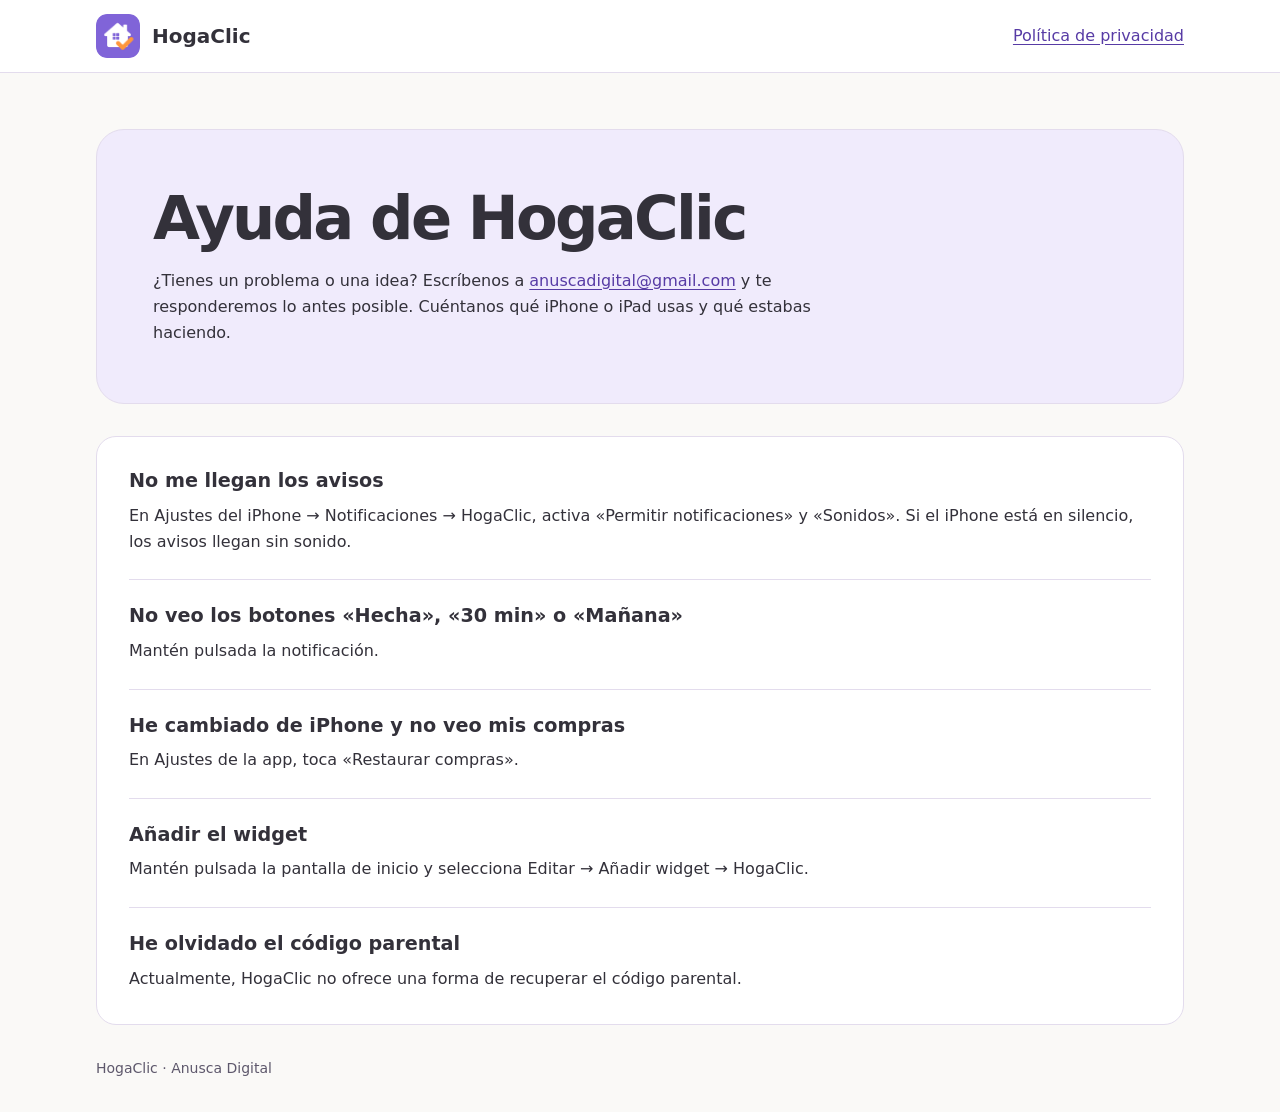
==== soporte.html @ 4ca5d951 "Publicar la página de soporte de HogaClic" ====
<!doctype html>
<html lang="es">
<head>
  <meta charset="utf-8">
  <meta name="viewport" content="width=device-width, initial-scale=1">
  <title>Ayuda de HogaClic</title>
  <link rel="icon" href="icono.png" type="image/png">
  <link rel="stylesheet" href="estilos.css">
</head>
<body>
  <header class="bar">
    <div class="wrap bar-content">
      <div class="brand"><img src="icono.png" width="44" height="44" alt=""> HogaClic</div>
      <a href="./">Política de privacidad</a>
    </div>
  </header>
  <main class="wrap">
    <div class="hero">
      <h1>Ayuda de HogaClic</h1>
      <p>¿Tienes un problema o una idea? Escríbenos a <a href="mailto:anuscadigital@gmail.com">anuscadigital@gmail.com</a> y te responderemos lo antes posible. Cuéntanos qué iPhone o iPad usas y qué estabas haciendo.</p>
    </div>
    <article aria-label="Preguntas frecuentes">
      <section>
        <h2>No me llegan los avisos</h2>
        <p>En Ajustes del iPhone → Notificaciones → HogaClic, activa «Permitir notificaciones» y «Sonidos». Si el iPhone está en silencio, los avisos llegan sin sonido.</p>
      </section>
      <section>
        <h2>No veo los botones «Hecha», «30 min» o «Mañana»</h2>
        <p>Mantén pulsada la notificación.</p>
      </section>
      <section>
        <h2>He cambiado de iPhone y no veo mis compras</h2>
        <p>En Ajustes de la app, toca «Restaurar compras».</p>
      </section>
      <section>
        <h2>Añadir el widget</h2>
        <p>Mantén pulsada la pantalla de inicio y selecciona Editar → Añadir widget → HogaClic.</p>
      </section>
      <section>
        <h2>He olvidado el código parental</h2>
        <p>Actualmente, HogaClic no ofrece una forma de recuperar el código parental.</p>
      </section>
    </article>
  </main>
  <footer class="wrap">HogaClic · Anusca Digital</footer>
</body>
</html>
---- estilos.css ----
:root {
  color-scheme: light dark;
  --background: #faf9f7;
  --surface: #fff;
  --hero: #f0ebfc;
  --text: #33313a;
  --muted: #5e586c;
  --link: #573ba5;
  --border: #e3dced;
  font: 100% / 1.65 system-ui, sans-serif;
}
@media (prefers-color-scheme: dark) {
  :root {
    --background: #181620;
    --surface: #211e2a;
    --hero: #2b2340;
    --text: #eceaf1;
    --muted: #c6bfd2;
    --link: #cfbcff;
    --border: #433854;
  }
}
* { box-sizing: border-box; }
body { margin: 0; background: var(--background); color: var(--text); }
a { color: var(--link); text-underline-offset: .17em; overflow-wrap: anywhere; }
a:focus-visible { outline: 2px solid var(--link); outline-offset: 4px; }
.wrap { width: min(68rem, calc(100% - 2rem)); margin-inline: auto; }
.bar { background: var(--surface); border-bottom: 1px solid var(--border); }
.bar-content { min-height: 4.5rem; display: flex; align-items: center; justify-content: space-between; gap: 1rem; }
.brand { display: flex; align-items: center; gap: .75rem; font-size: 1.25rem; font-weight: 750; }
.brand img { border-radius: .7rem; }
.language { border: 1px solid var(--border); padding: .4rem .85rem; border-radius: 2rem; font-weight: 650; }
.hero { margin-block: clamp(1.5rem, 5vw, 3.5rem) 2rem; padding: clamp(1.25rem, 5vw, 3.5rem); background: var(--hero); border: 1px solid var(--border); border-radius: 1.75rem; }
h1 { margin: 0; font-size: clamp(2rem, 5.5vw, 3.8rem); line-height: 1.08; letter-spacing: -.045em; text-wrap: balance; }
.hero p { max-width: 65ch; margin-bottom: 0; }
.date, footer { color: var(--muted); font-size: .875rem; }
.layout { display: grid; grid-template-columns: minmax(0, 15.5rem) minmax(0, 1fr); gap: 1.5rem; align-items: start; }
nav, article { background: var(--surface); border: 1px solid var(--border); border-radius: 1.25rem; padding: clamp(1rem, 3.3vw, 2rem); }
nav h2 { font-size: 1rem; }
nav ol { padding-inline-start: 1.35rem; margin-bottom: 0; }
nav li + li { margin-top: .35rem; }
h2 { font-size: 1.2rem; line-height: 1.3; margin: 0; }
section { scroll-margin-top: 1rem; }
section + section { margin-top: 1.5rem; padding-top: 1.5rem; border-top: 1px solid var(--border); }
section p { margin: .55rem 0 0; }
footer { padding-block: 2rem; }
@media (max-width: 48rem) {
  .layout { grid-template-columns: minmax(0, 1fr); }
}
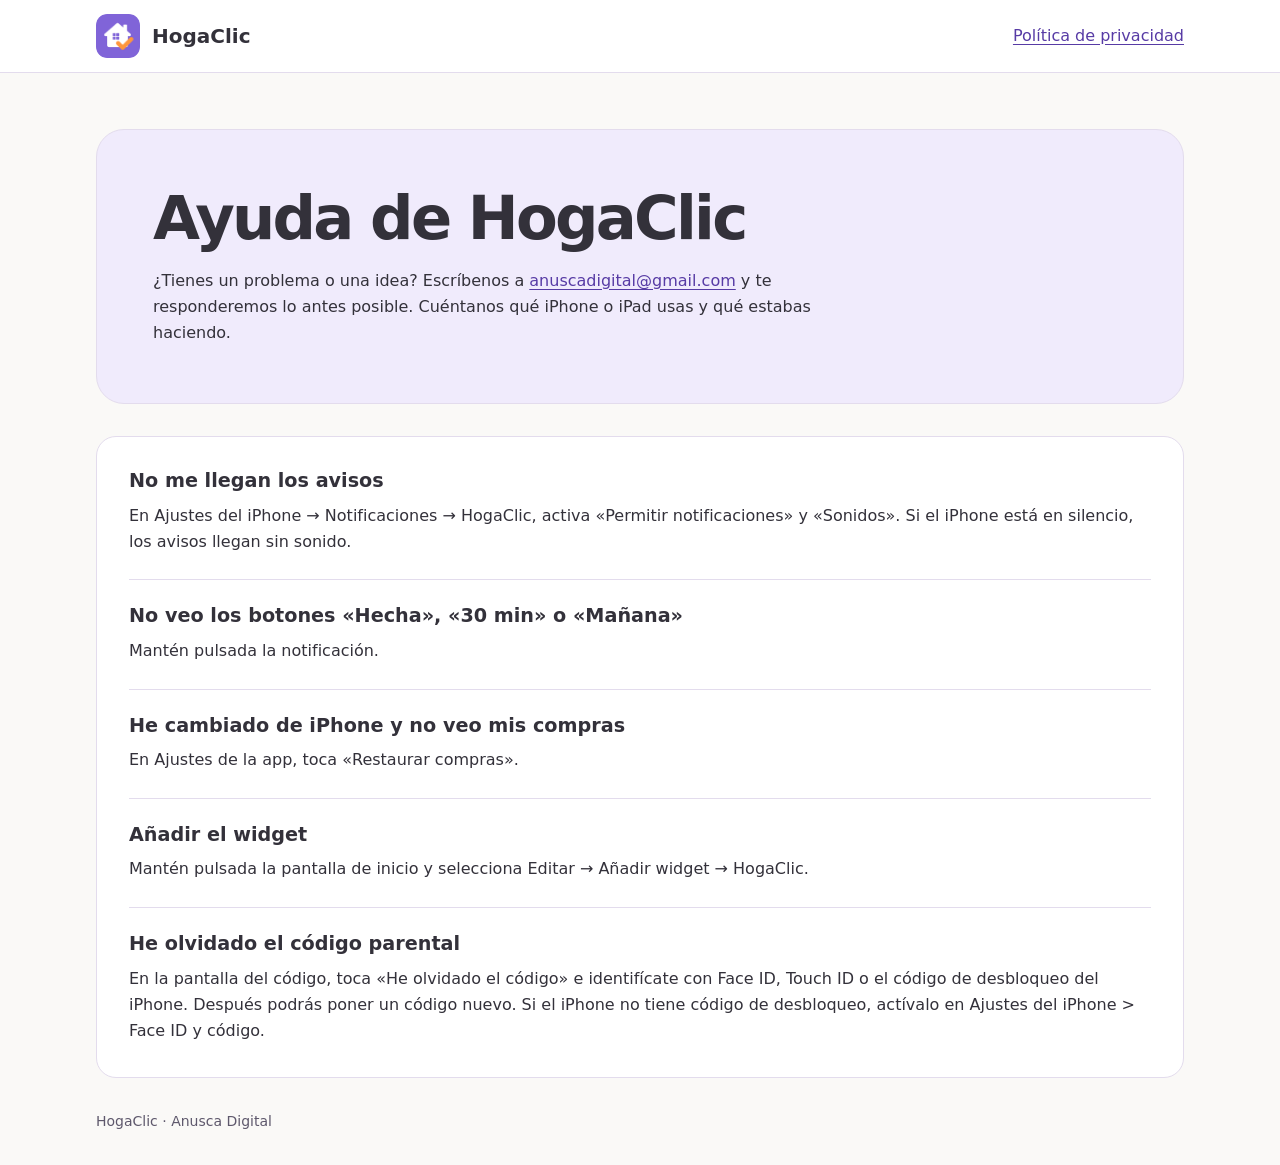
==== commit 28b219e0: "Actualizar la ayuda para recuperar el código parental" ====
--- a/soporte.html
+++ b/soporte.html
@@ -38,7 +38,7 @@
       </section>
       <section>
         <h2>He olvidado el código parental</h2>
-        <p>Actualmente, HogaClic no ofrece una forma de recuperar el código parental.</p>
+        <p>En la pantalla del código, toca «He olvidado el código» e identifícate con Face ID, Touch ID o el código de desbloqueo del iPhone. Después podrás poner un código nuevo. Si el iPhone no tiene código de desbloqueo, actívalo en Ajustes del iPhone &gt; Face ID y código.</p>
       </section>
     </article>
   </main>
